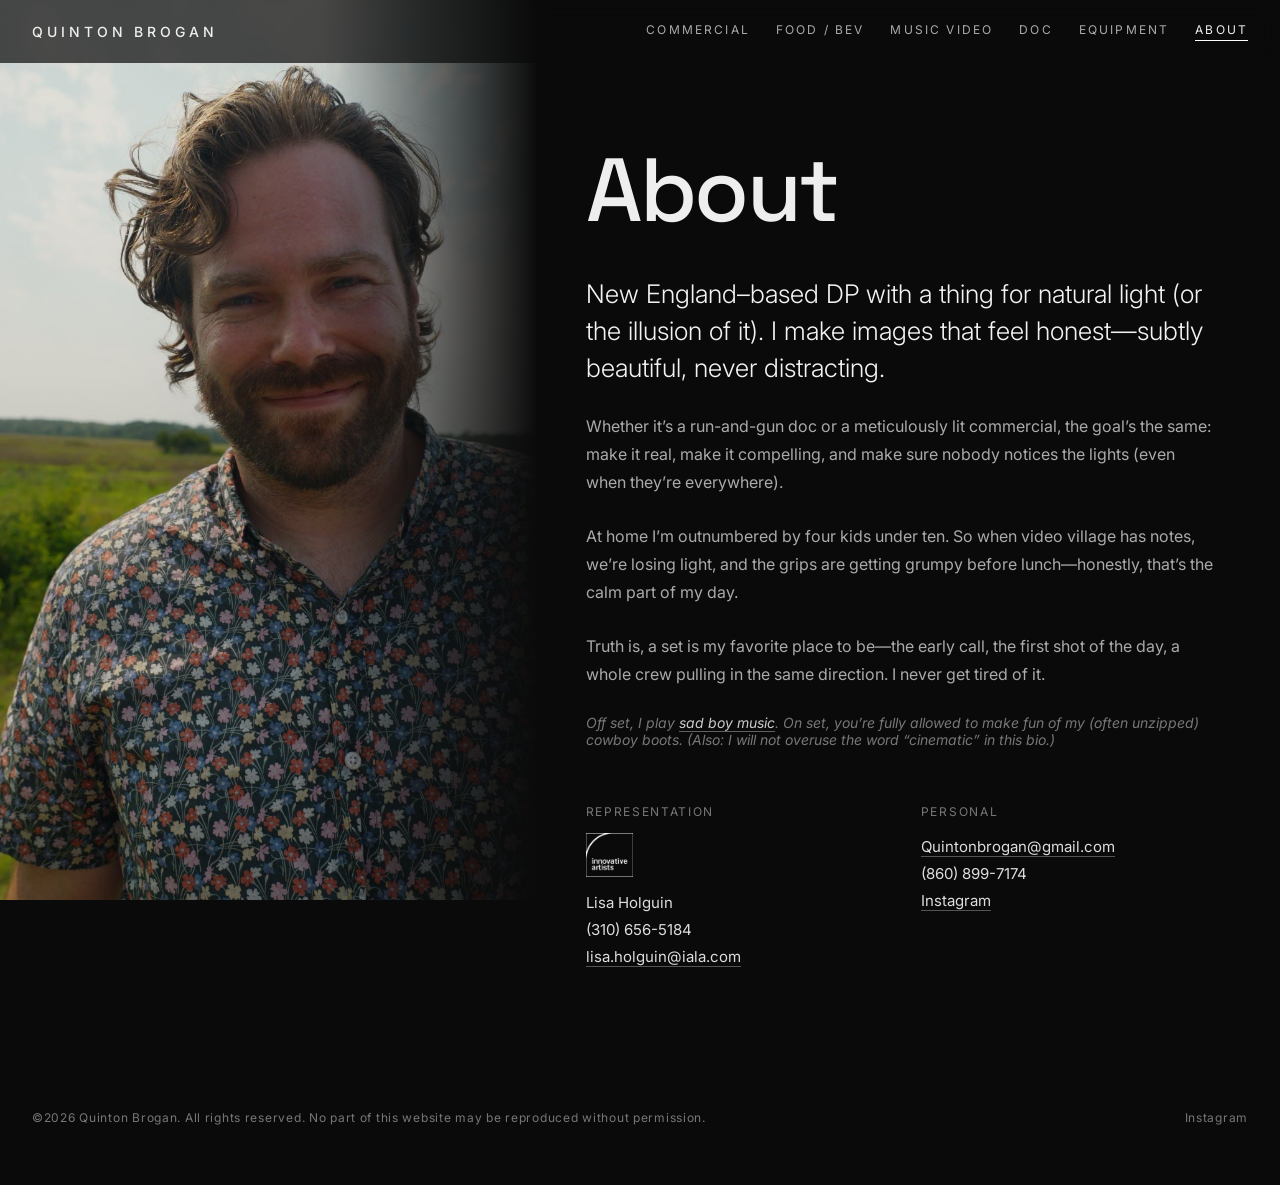
==== about.html @ dbb9c961 "About: favorite place to be line Co-Authored-By: Claude Opus 5.5 <noreply@anthropic.com>" ====
<!DOCTYPE html>
<html lang="en">
<head>
  <meta charset="UTF-8">
  <meta name="viewport" content="width=device-width, initial-scale=1.0">
  <meta name="description" content="Quinton Brogan — Director of Photography. Commercial, food & beverage, documentary, and music video cinematography. Based in New England.">
  <title>About - Quinton Brogan</title>
  <link rel="stylesheet" href="/site.css">
</head>
<body>
  <header class="hdr always"><a class="logo" href="/">Quinton Brogan</a><nav class="nav"><a href="/commercial">Commercial</a><a href="/food-bev">Food / Bev</a><a href="/music-video">Music Video</a><a href="/docu">Doc</a><a href="/equipment">Equipment</a><a href="/about" class="on">About</a></nav></header>
  <div class="about">
    <div class="photo"><img src="/quinton-portrait-2.jpg" alt="Quinton Brogan"></div>
    <div class="text">
      <h1 class="big">About</h1>
      <p class="lead">New England&ndash;based DP with a thing for natural light (or the illusion of it). I make images that feel honest&mdash;subtly beautiful, never distracting.</p>
      <p class="body">Whether it&rsquo;s a run-and-gun doc or a meticulously lit commercial, the goal&rsquo;s the same: make it real, make it compelling, and make sure nobody notices the lights (even when they&rsquo;re everywhere).</p>
      <p class="body">At home I&rsquo;m outnumbered by four kids under ten. So when video village has notes, we&rsquo;re losing light, and the grips are getting grumpy before lunch&mdash;honestly, that&rsquo;s the calm part of my day.</p>
      <p class="body">Truth is, a set is my favorite place to be&mdash;the early call, the first shot of the day, a whole crew pulling in the same direction. I never get tired of it.</p>
      <p class="aside">Off set, I play <a href="https://quintonbroganmusic.com" target="_blank" rel="noopener">sad boy music</a>. On set, you&rsquo;re fully allowed to make fun of my (often unzipped) cowboy boots. (Also: I will <em>not</em> overuse the word &ldquo;cinematic&rdquo; in this bio.)</p>
      <div class="contact">
        <div>
          <div class="kicker">Representation</div>
          <div class="agency"><img src="/innovative-artists-logo.png" alt="Innovative Artists"></div>
          <p>Lisa Holguin<br>(310) 656-5184<br><a href="mailto:lisa.holguin@iala.com">lisa.holguin@iala.com</a></p>
        </div>
        <div>
          <div class="kicker">Personal</div>
          <p><a href="mailto:Quintonbrogan@gmail.com">Quintonbrogan@gmail.com</a><br>(860) 899-7174<br><a href="https://www.instagram.com/quintonbrogan/" target="_blank" rel="noopener">Instagram</a></p>
        </div>
      </div>
    </div>
  </div>
  <footer class="ftr"><span>&copy;2026 Quinton Brogan. All rights reserved. No part of this website may be reproduced without permission.</span><a href="https://www.instagram.com/quintonbrogan/" target="_blank" rel="noopener">Instagram</a></footer>
  <script src="/data.js"></script>
  <script src="/site.js"></script>
</body>
</html>
---- site.css ----
/* Dark redesign (Oct 2026). The previous white design is saved on the old-design branch / old-design-2026-10-09 tag. */
@import url('https://fonts.googleapis.com/css2?family=Inter:wght@300;400;500&family=Space+Grotesk:wght@500;700&display=swap');

*, *::before, *::after { margin: 0; padding: 0; box-sizing: border-box; }
html { background: #0a0a0a; }
body { background: #0a0a0a; color: #eee; font-family: 'Inter', -apple-system, BlinkMacSystemFont, sans-serif; -webkit-font-smoothing: antialiased; }
a { color: inherit; text-decoration: none; }
img, video { display: block; }

/* Header */
.hdr { position: fixed; inset: 0 0 auto 0; z-index: 10; display: flex; justify-content: space-between; align-items: center; gap: 24px; padding: 22px 32px; transition: background .3s; }
.hdr.solid, .hdr.always { background: rgba(10,10,10,.7); backdrop-filter: blur(10px); -webkit-backdrop-filter: blur(10px); }
.logo { font-size: 14px; letter-spacing: .28em; text-transform: uppercase; font-weight: 500; white-space: nowrap; }
.nav { display: flex; gap: 26px; font-size: 12px; letter-spacing: .18em; text-transform: uppercase; }
.nav a { opacity: .7; transition: opacity .2s; white-space: nowrap; }
.nav a:hover, .nav a.on { opacity: 1; }
.nav a.on { border-bottom: 1px solid #fff; padding-bottom: 3px; }

/* Footer */
.ftr { position: relative; z-index: 2; padding: 60px 32px; display: flex; justify-content: space-between; gap: 20px; font-size: 12px; color: #777; letter-spacing: .06em; }
.ftr a:hover { color: #ccc; }

/* Shared headings */
.big { font-family: 'Space Grotesk', sans-serif; font-weight: 500; font-size: clamp(44px, 7vw, 110px); letter-spacing: -.03em; line-height: .9; }
.kicker { font-size: 12px; letter-spacing: .14em; text-transform: uppercase; color: #888; }

/* ---------- Home ---------- */
.hero { position: relative; height: 100vh; height: 100svh; overflow: hidden; background: #000; }
.hero video { position: absolute; inset: 0; width: 100%; height: 100%; object-fit: cover; opacity: 0; transition: opacity 1s; }
.hero video.on { opacity: .85; }
.hero::after { content: ""; position: absolute; inset: 0; background: linear-gradient(to top, rgba(0,0,0,.6), rgba(0,0,0,0) 40%); pointer-events: none; }
.hero .cap { position: absolute; left: 32px; bottom: 40px; z-index: 2; }
.hero h1 { font-weight: 300; font-size: clamp(40px, 7vw, 104px); letter-spacing: -.02em; line-height: .95; }
.hero p { margin-top: 14px; font-size: 12px; letter-spacing: .22em; text-transform: uppercase; color: #bbb; }
.hero .now { position: absolute; right: 32px; bottom: 40px; z-index: 2; font-size: 12px; letter-spacing: .12em; text-transform: uppercase; color: #ccc; text-align: right; }
.hero .now a { border-bottom: 1px solid rgba(255,255,255,.4); }

.grid { display: grid; grid-template-columns: repeat(3, 1fr); gap: 2px; padding: 2px; }
.tile { position: relative; aspect-ratio: 16/9; overflow: hidden; background: #111; }
.tile video, .tile img { width: 100%; height: 100%; object-fit: cover; transition: transform .8s ease, filter .4s; filter: brightness(.8); }
.tile:hover video, .tile:hover img { transform: scale(1.04); filter: brightness(1); }
.tile .t { position: absolute; left: 16px; bottom: 14px; right: 16px; opacity: 0; transform: translateY(6px); transition: .3s; text-shadow: 0 1px 12px rgba(0,0,0,.5); }
.tile:hover .t { opacity: 1; transform: none; }
.t b { display: block; font-weight: 500; font-size: 15px; }
.t span { font-size: 11px; letter-spacing: .16em; text-transform: uppercase; color: #ccc; }

/* ---------- Credits list (category pages) ---------- */
#bg { position: fixed; inset: 0; z-index: 0; background: #0a0a0a; }
#bg video, #bg img { position: absolute; inset: 0; width: 100%; height: 100%; object-fit: cover; opacity: 0; transition: opacity .45s; }
#bg .on { opacity: .5; }
.intro { position: relative; z-index: 2; padding: 150px 32px 40px; display: flex; justify-content: space-between; align-items: flex-end; gap: 24px; }
.intro p { white-space: nowrap; }
.credits { position: relative; z-index: 2; list-style: none; padding: 0 32px 10vh; }
.credits li a { display: grid; grid-template-columns: 56px 1fr auto; align-items: baseline; gap: 20px; padding: 14px 0; border-top: 1px solid rgba(255,255,255,.12); transition: color .2s, padding .3s; }
.credits li:last-child a { border-bottom: 1px solid rgba(255,255,255,.12); }
.credits .n { font-size: 12px; color: #666; font-variant-numeric: tabular-nums; }
.credits .c { font-family: 'Space Grotesk', sans-serif; font-size: clamp(24px, 3.4vw, 50px); font-weight: 700; letter-spacing: -.02em; line-height: 1.05; text-transform: uppercase; }
.credits .s { font-size: 13px; color: #999; text-align: right; }
.credits:hover li a { color: rgba(255,255,255,.25); }
.credits li a:hover { color: #fff; padding-left: 12px; }
.credits li a:hover .s { color: #ddd; }
.credits .thumb { display: none; }

/* ---------- Project page ---------- */
.detail { padding: 110px 32px 20px; max-width: 1400px; margin: 0 auto; }
.player { position: relative; aspect-ratio: 16/9; background: #000; }
.player iframe { position: absolute; inset: 0; width: 100%; height: 100%; border: 0; }
.dmeta { display: flex; justify-content: space-between; align-items: flex-end; gap: 24px; margin-top: 28px; }
.dmeta h1 { font-family: 'Space Grotesk', sans-serif; font-weight: 700; font-size: clamp(30px, 4.4vw, 64px); letter-spacing: -.02em; line-height: 1; text-transform: uppercase; }
.dmeta h1 small { display: block; font-family: 'Inter', sans-serif; font-weight: 300; font-size: clamp(16px, 1.6vw, 22px); letter-spacing: 0; text-transform: none; color: #aaa; margin-top: 10px; }
.dmeta a.kicker { border-bottom: 1px solid rgba(255,255,255,.3); padding-bottom: 3px; white-space: nowrap; }
.more { padding: 70px 32px 20px; max-width: 1400px; margin: 0 auto; }
.more .kicker { margin-bottom: 16px; }
.more .grid { grid-template-columns: repeat(3, 1fr); padding: 0; }

/* ---------- About ---------- */
.about { display: grid; grid-template-columns: minmax(280px, 42%) 1fr; min-height: 100vh; }
.about .photo { position: sticky; top: 0; height: 100vh; overflow: hidden; }
.about .photo img { width: 100%; height: 100%; object-fit: cover; object-position: 50% 35%; transform: scale(1.12) translateX(-5%); }
.about .photo::after { content: ""; position: absolute; inset: 0; background: linear-gradient(to right, rgba(10,10,10,0) 60%, #0a0a0a); }
.about .text { padding: 150px 64px 80px 48px; max-width: 820px; }
.about .big { margin-bottom: 44px; }
.about .lead { font-size: clamp(20px, 2vw, 27px); font-weight: 300; line-height: 1.45; color: #f2f2f2; }
.about .body { font-size: 16px; line-height: 1.75; color: #aaa; margin-top: 26px; }
.about .body strong { color: #fff; font-weight: 500; }
.about .aside { margin-top: 26px; font-size: 14px; color: #777; font-style: italic; }
.brands { display: flex; flex-wrap: wrap; gap: 10px 28px; margin-top: 44px; padding: 22px 0; border-top: 1px solid rgba(255,255,255,.12); border-bottom: 1px solid rgba(255,255,255,.12); }
.brands span { font-family: 'Space Grotesk', sans-serif; font-weight: 700; font-size: 20px; text-transform: uppercase; color: #ddd; }
.contact { display: grid; grid-template-columns: 1fr 1fr; gap: 40px; margin-top: 56px; }
.contact .kicker { margin-bottom: 14px; color: #777; }
.agency { margin-bottom: 12px; }
.agency img { height: 44px; width: auto; filter: invert(1); }
.contact p { font-size: 15px; line-height: 1.8; color: #ddd; }
.contact a { border-bottom: 1px solid rgba(255,255,255,.3); transition: border-color .2s; }
.contact a:hover { border-color: #fff; }

/* ---------- Equipment ---------- */
.band { position: relative; height: 56vh; min-height: 380px; overflow: hidden; }
.band video { position: absolute; inset: 0; width: 100%; height: 100%; object-fit: cover; opacity: .45; }
.band::after { content: ""; position: absolute; inset: 0; background: linear-gradient(to bottom, rgba(10,10,10,.2), #0a0a0a); }
.band .in { position: absolute; left: 32px; right: 32px; bottom: 28px; z-index: 2; display: flex; justify-content: space-between; align-items: flex-end; gap: 24px; }
.band .in p { text-align: right; }
.pkg { display: grid; grid-template-columns: 56px 1fr; gap: 20px; padding: 30px 32px; border-top: 1px solid rgba(255,255,255,.12); }
.pkg:last-of-type { border-bottom: 1px solid rgba(255,255,255,.12); }
.pkg .n { font-size: 12px; color: #666; padding-top: 10px; }
.pkg h2 { font-family: 'Space Grotesk', sans-serif; font-weight: 700; font-size: clamp(26px, 3.6vw, 52px); letter-spacing: -.02em; line-height: 1.02; text-transform: uppercase; }
.pkg .sub { margin-top: 8px; font-size: 14px; color: #999; }
.pkg ul { list-style: none; margin-top: 22px; display: grid; grid-template-columns: repeat(2, minmax(0, 1fr)); gap: 10px 40px; max-width: 900px; }
.pkg li { font-size: 15px; color: #ccc; display: flex; gap: 12px; }
.pkg li b { font-weight: 400; color: #666; min-width: 24px; }
.chips { display: flex; flex-wrap: wrap; gap: 10px; margin-top: 18px; }
.chips span { border: 1px solid rgba(255,255,255,.25); border-radius: 999px; padding: 7px 14px; font-size: 14px; color: #ddd; }
.cta { padding: 56px 32px; display: flex; justify-content: space-between; align-items: center; gap: 20px; }
.cta p { font-size: 20px; font-weight: 300; color: #ddd; }
.cta a { border: 1px solid #fff; border-radius: 999px; padding: 12px 22px; font-size: 13px; letter-spacing: .12em; text-transform: uppercase; white-space: nowrap; }

/* ---------- Phones ---------- */
@media (max-width: 860px) {
  .hdr { padding: 14px 16px; flex-direction: column; align-items: flex-start; gap: 10px; }
  .nav { gap: 18px; font-size: 11px; letter-spacing: .12em; overflow-x: auto; max-width: 100%; padding-bottom: 4px; scrollbar-width: none; }
  .nav::-webkit-scrollbar { display: none; }
  .ftr { padding: 40px 16px; flex-direction: column; }
  .hero .cap { left: 16px; bottom: 28px; }
  .hero .now { display: none; }
  .grid, .more .grid { grid-template-columns: 1fr; }
  .tile .t { opacity: 1; transform: none; }
  .intro, .credits { padding-left: 16px; padding-right: 16px; }
  .intro { padding-top: 140px; flex-direction: column; align-items: flex-start; }
  .credits li a { grid-template-columns: 1fr; gap: 6px; }
  .credits .s { text-align: left; }
  .credits .thumb { display: block; aspect-ratio: 16/9; width: 100%; margin-top: 8px; background: #111; }
  .credits .thumb video, .credits .thumb img { width: 100%; height: 100%; object-fit: cover; }
  .detail { padding: 120px 0 10px; }
  .dmeta { padding: 0 16px; flex-direction: column; align-items: flex-start; }
  .more { padding: 50px 16px 10px; }
  .about { grid-template-columns: 1fr; }
  .about .photo { position: relative; height: 70vh; }
  .about .photo::after { background: linear-gradient(to bottom, rgba(10,10,10,0) 55%, #0a0a0a); }
  .about .text { padding: 0 16px 60px; margin-top: -80px; position: relative; }
  .contact { grid-template-columns: 1fr; gap: 28px; }
  .band .in { left: 16px; right: 16px; flex-direction: column; align-items: flex-start; }
  .band .in p { text-align: left; }
  .pkg { grid-template-columns: 1fr; gap: 8px; padding: 26px 16px; }
  .pkg .n { padding: 0; }
  .pkg ul { grid-template-columns: 1fr; }
  .cta { padding: 40px 16px; flex-direction: column; align-items: flex-start; }
}
.about .aside a { color: #ccc; border-bottom: 1px solid rgba(255,255,255,.35); } .about .aside a:hover { color: #fff; }
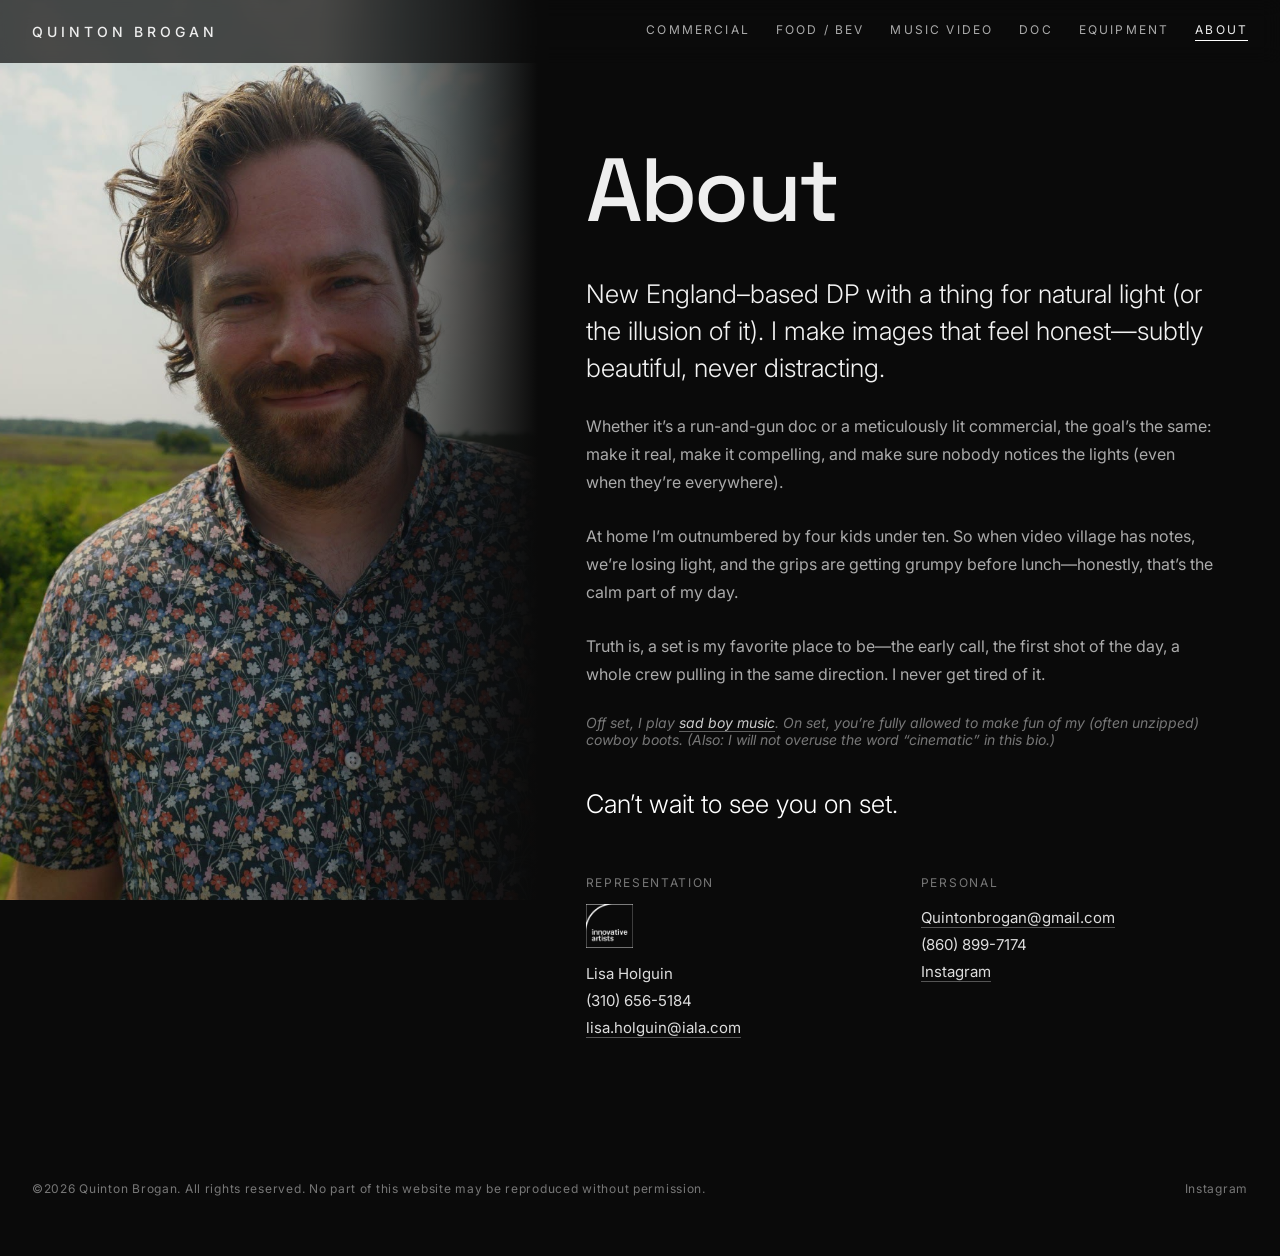
==== commit a3e4989f: "About: sign-off line Co-Authored-By: Claude Opus 5.5 <noreply@anthropic.com>" ====
--- a/about.html
+++ b/about.html
@@ -18,6 +18,7 @@
       <p class="body">At home I&rsquo;m outnumbered by four kids under ten. So when video village has notes, we&rsquo;re losing light, and the grips are getting grumpy before lunch&mdash;honestly, that&rsquo;s the calm part of my day.</p>
       <p class="body">Truth is, a set is my favorite place to be&mdash;the early call, the first shot of the day, a whole crew pulling in the same direction. I never get tired of it.</p>
       <p class="aside">Off set, I play <a href="https://quintonbroganmusic.com" target="_blank" rel="noopener">sad boy music</a>. On set, you&rsquo;re fully allowed to make fun of my (often unzipped) cowboy boots. (Also: I will <em>not</em> overuse the word &ldquo;cinematic&rdquo; in this bio.)</p>
+      <p class="signoff">Can&rsquo;t wait to see you on set.</p>
       <div class="contact">
         <div>
           <div class="kicker">Representation</div>
--- a/site.css
+++ b/site.css
@@ -146,3 +146,4 @@
   .cta { padding: 40px 16px; flex-direction: column; align-items: flex-start; }
 }
 .about .aside a { color: #ccc; border-bottom: 1px solid rgba(255,255,255,.35); } .about .aside a:hover { color: #fff; }
+.about .signoff { margin-top: 40px; font-size: clamp(20px, 2vw, 26px); font-weight: 300; color: #fff; }
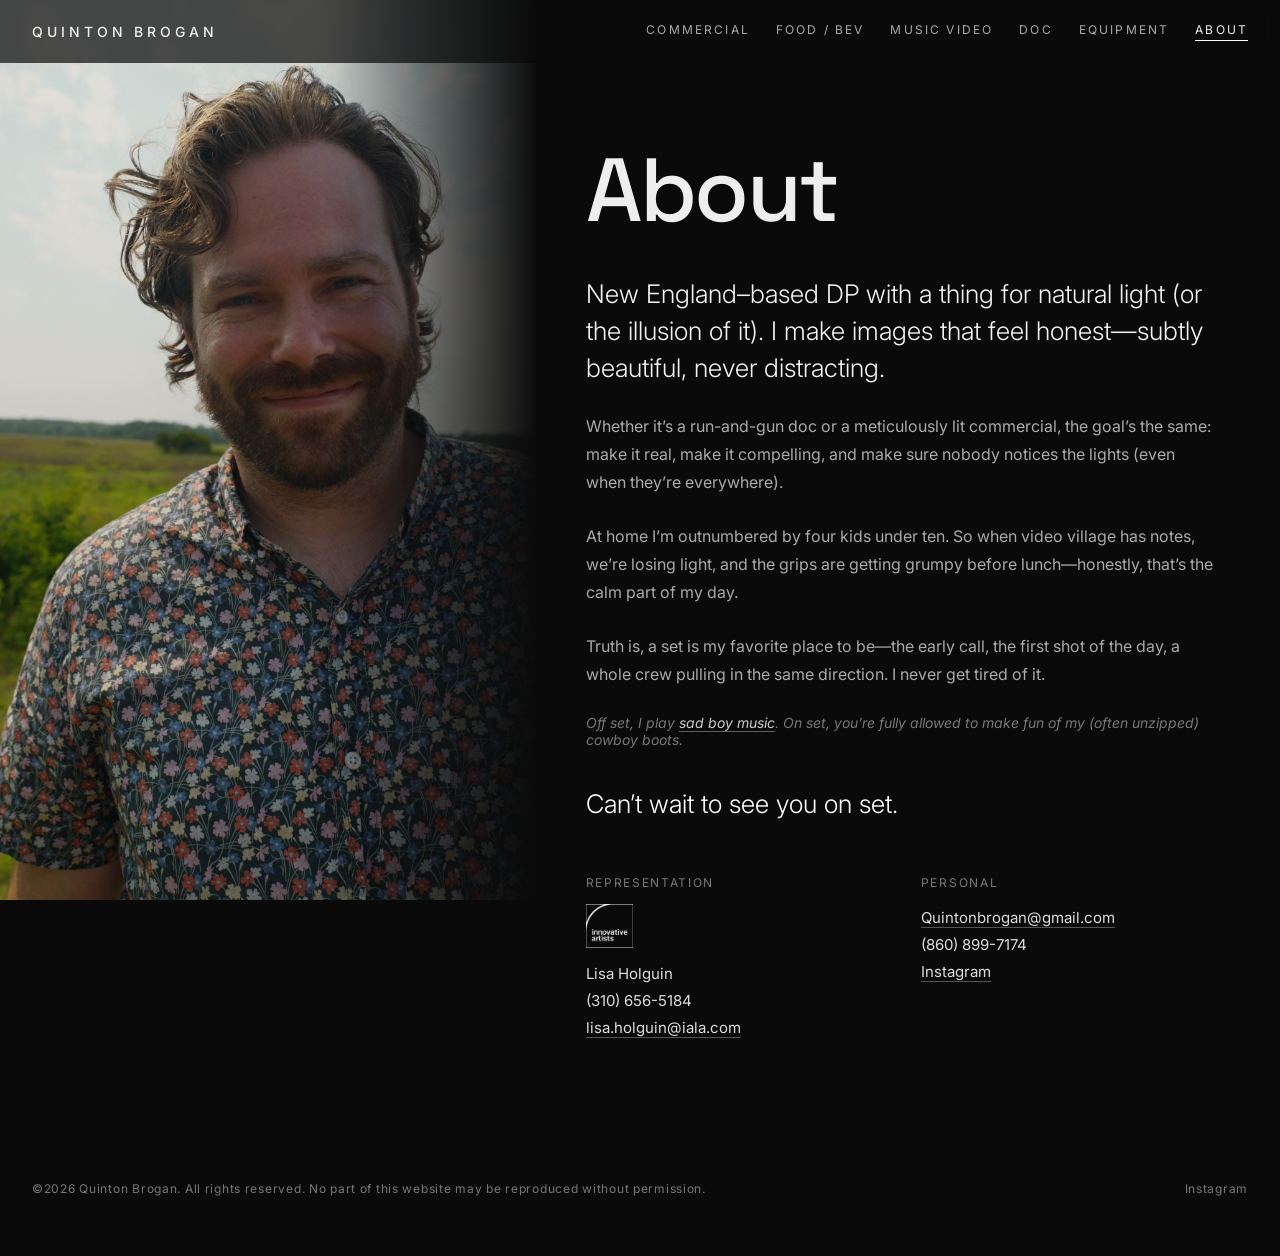
==== commit d3d7f5c1: "About: drop cinematic joke Co-Authored-By: Claude Opus 5.5 <noreply@anthropic.com>" ====
--- a/about.html
+++ b/about.html
@@ -17,7 +17,7 @@
       <p class="body">Whether it&rsquo;s a run-and-gun doc or a meticulously lit commercial, the goal&rsquo;s the same: make it real, make it compelling, and make sure nobody notices the lights (even when they&rsquo;re everywhere).</p>
       <p class="body">At home I&rsquo;m outnumbered by four kids under ten. So when video village has notes, we&rsquo;re losing light, and the grips are getting grumpy before lunch&mdash;honestly, that&rsquo;s the calm part of my day.</p>
       <p class="body">Truth is, a set is my favorite place to be&mdash;the early call, the first shot of the day, a whole crew pulling in the same direction. I never get tired of it.</p>
-      <p class="aside">Off set, I play <a href="https://quintonbroganmusic.com" target="_blank" rel="noopener">sad boy music</a>. On set, you&rsquo;re fully allowed to make fun of my (often unzipped) cowboy boots. (Also: I will <em>not</em> overuse the word &ldquo;cinematic&rdquo; in this bio.)</p>
+      <p class="aside">Off set, I play <a href="https://quintonbroganmusic.com" target="_blank" rel="noopener">sad boy music</a>. On set, you&rsquo;re fully allowed to make fun of my (often unzipped) cowboy boots.</p>
       <p class="signoff">Can&rsquo;t wait to see you on set.</p>
       <div class="contact">
         <div>
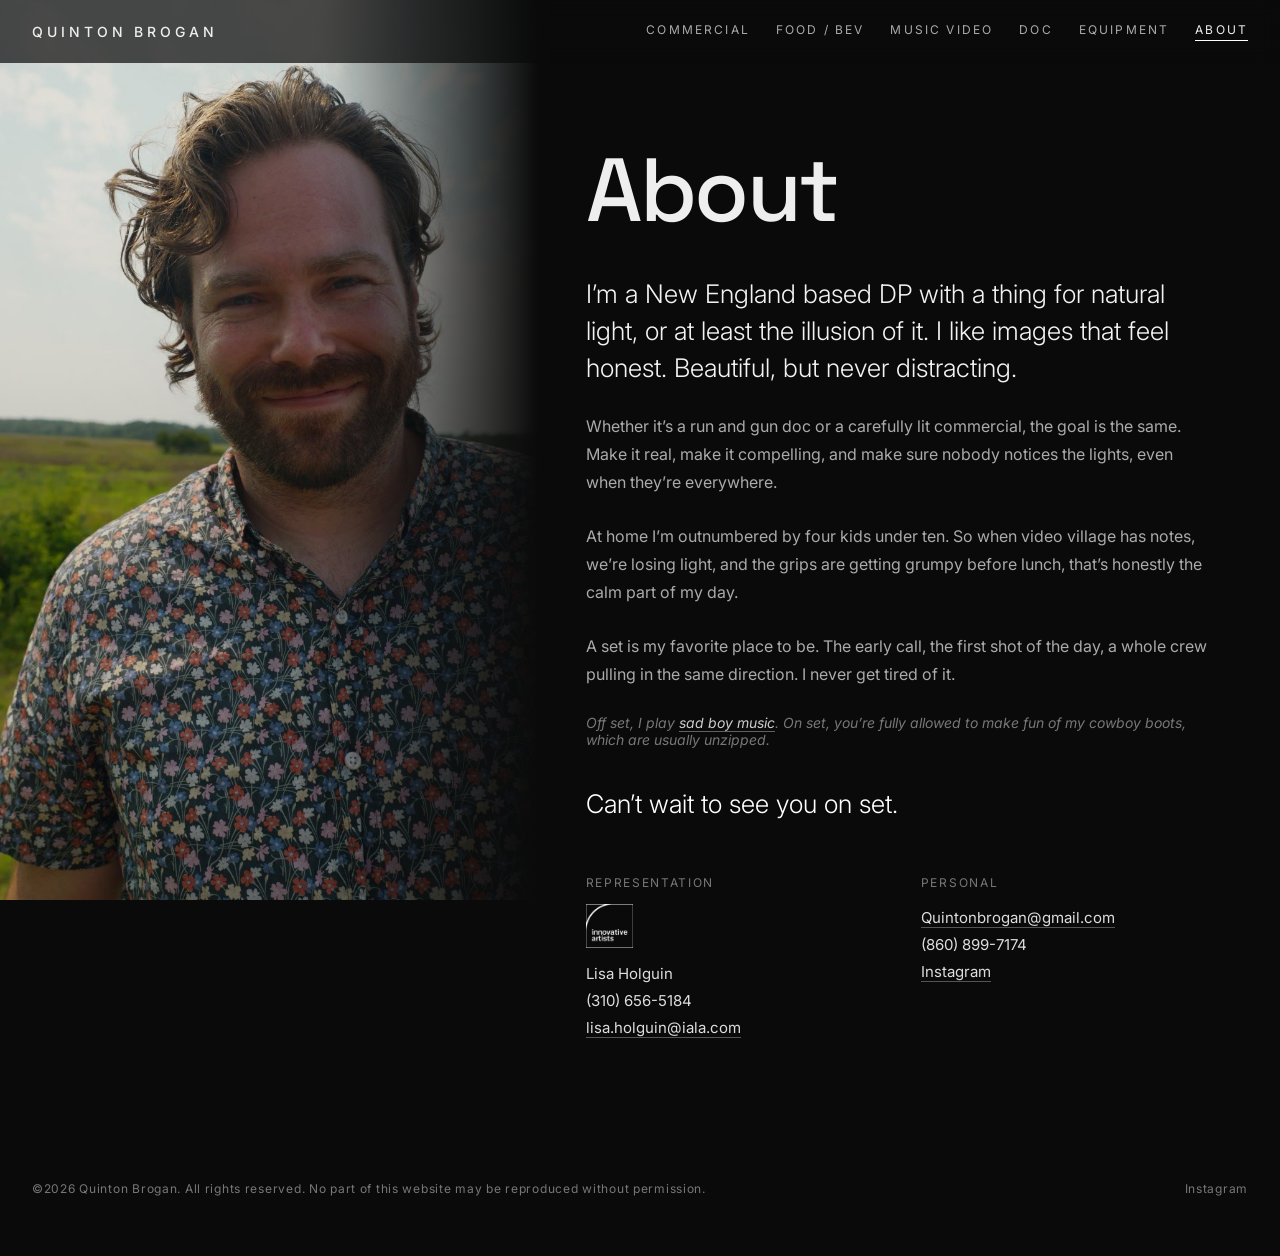
==== commit 98f0ee6d: "Phone menu + mobile spacing; bio without dashes; repeated clients show spot name; Best Buy - iPhone " ====
--- a/about.html
+++ b/about.html
@@ -3,7 +3,7 @@
 <head>
   <meta charset="UTF-8">
   <meta name="viewport" content="width=device-width, initial-scale=1.0">
-  <meta name="description" content="Quinton Brogan — Director of Photography. Commercial, food & beverage, documentary, and music video cinematography. Based in New England.">
+  <meta name="description" content="Quinton Brogan, Director of Photography. Commercial, food & beverage, documentary, and music video cinematography. Based in New England.">
   <title>About - Quinton Brogan</title>
   <link rel="stylesheet" href="/site.css">
 </head>
@@ -13,11 +13,11 @@
     <div class="photo"><img src="/quinton-portrait-2.jpg" alt="Quinton Brogan"></div>
     <div class="text">
       <h1 class="big">About</h1>
-      <p class="lead">New England&ndash;based DP with a thing for natural light (or the illusion of it). I make images that feel honest&mdash;subtly beautiful, never distracting.</p>
-      <p class="body">Whether it&rsquo;s a run-and-gun doc or a meticulously lit commercial, the goal&rsquo;s the same: make it real, make it compelling, and make sure nobody notices the lights (even when they&rsquo;re everywhere).</p>
-      <p class="body">At home I&rsquo;m outnumbered by four kids under ten. So when video village has notes, we&rsquo;re losing light, and the grips are getting grumpy before lunch&mdash;honestly, that&rsquo;s the calm part of my day.</p>
-      <p class="body">Truth is, a set is my favorite place to be&mdash;the early call, the first shot of the day, a whole crew pulling in the same direction. I never get tired of it.</p>
-      <p class="aside">Off set, I play <a href="https://quintonbroganmusic.com" target="_blank" rel="noopener">sad boy music</a>. On set, you&rsquo;re fully allowed to make fun of my (often unzipped) cowboy boots.</p>
+      <p class="lead">I&rsquo;m a New England based DP with a thing for natural light, or at least the illusion of it. I like images that feel honest. Beautiful, but never distracting.</p>
+      <p class="body">Whether it&rsquo;s a run and gun doc or a carefully lit commercial, the goal is the same. Make it real, make it compelling, and make sure nobody notices the lights, even when they&rsquo;re everywhere.</p>
+      <p class="body">At home I&rsquo;m outnumbered by four kids under ten. So when video village has notes, we&rsquo;re losing light, and the grips are getting grumpy before lunch, that&rsquo;s honestly the calm part of my day.</p>
+      <p class="body">A set is my favorite place to be. The early call, the first shot of the day, a whole crew pulling in the same direction. I never get tired of it.</p>
+      <p class="aside">Off set, I play <a href="https://quintonbroganmusic.com" target="_blank" rel="noopener">sad boy music</a>. On set, you&rsquo;re fully allowed to make fun of my cowboy boots, which are usually unzipped.</p>
       <p class="signoff">Can&rsquo;t wait to see you on set.</p>
       <div class="contact">
         <div>
--- a/site.css
+++ b/site.css
@@ -114,23 +114,46 @@
 .cta p { font-size: 20px; font-weight: 300; color: #ddd; }
 .cta a { border: 1px solid #fff; border-radius: 999px; padding: 12px 22px; font-size: 13px; letter-spacing: .12em; text-transform: uppercase; white-space: nowrap; }
 
+/* Repeated client in a list: spot name shown inline, lighter */
+.credits .c em { font-style: normal; font-weight: 500; opacity: .55; }
+
+/* Menu button (phones only) */
+.menu-btn { display: none; position: relative; z-index: 12; width: 34px; height: 34px; background: none; border: 0; cursor: pointer; }
+.menu-btn span { position: absolute; left: 6px; right: 6px; height: 1.5px; background: #fff; transition: transform .25s, top .25s; }
+.menu-btn span:first-child { top: 12px; }
+.menu-btn span:last-child { top: 21px; }
+.menu-open .menu-btn span:first-child { top: 16px; transform: rotate(45deg); }
+.menu-open .menu-btn span:last-child { top: 16px; transform: rotate(-45deg); }
+
 /* ---------- Phones ---------- */
 @media (max-width: 860px) {
-  .hdr { padding: 14px 16px; flex-direction: column; align-items: flex-start; gap: 10px; }
-  .nav { gap: 18px; font-size: 11px; letter-spacing: .12em; overflow-x: auto; max-width: 100%; padding-bottom: 4px; scrollbar-width: none; }
-  .nav::-webkit-scrollbar { display: none; }
+  .hdr { padding: 14px 16px; }
+  .logo { position: relative; z-index: 12; font-size: 13px; letter-spacing: .22em; }
+  .menu-btn { display: block; }
+  .nav { display: none; }
+  .menu-open .nav { display: flex; position: fixed; inset: 0; z-index: 11; flex-direction: column; justify-content: center; gap: 14px; padding: 0 24px; background: rgba(10,10,10,.97); font-family: 'Space Grotesk', sans-serif; font-size: 36px; font-weight: 700; letter-spacing: -.01em; }
+  .menu-open .nav a { opacity: 1; border: 0; padding: 0; }
+  .menu-open .nav a.on { color: #888; }
+  .menu-open { overflow: hidden; }
+  .menu-open .hdr { backdrop-filter: none; -webkit-backdrop-filter: none; background: transparent; }
   .ftr { padding: 40px 16px; flex-direction: column; }
   .hero .cap { left: 16px; bottom: 28px; }
   .hero .now { display: none; }
   .grid, .more .grid { grid-template-columns: 1fr; }
   .tile .t { opacity: 1; transform: none; }
   .intro, .credits { padding-left: 16px; padding-right: 16px; }
-  .intro { padding-top: 140px; flex-direction: column; align-items: flex-start; }
+  .intro { padding-top: 100px; flex-direction: column; align-items: flex-start; gap: 10px; }
   .credits li a { grid-template-columns: 1fr; gap: 6px; }
   .credits .s { text-align: left; }
   .credits .thumb { display: block; aspect-ratio: 16/9; width: 100%; margin-top: 8px; background: #111; }
   .credits .thumb video, .credits .thumb img { width: 100%; height: 100%; object-fit: cover; }
-  .detail { padding: 120px 0 10px; }
+  .detail { padding: 62px 0 10px; }
+  .dmeta { margin-top: 20px; }
+  .hero h1 { font-size: 44px; }
+  .credits li a { padding: 18px 0; }
+  .credits li a:hover { padding-left: 0; }
+  .credits:hover li a { color: inherit; }
+  .band { height: 44vh; min-height: 300px; }
   .dmeta { padding: 0 16px; flex-direction: column; align-items: flex-start; }
   .more { padding: 50px 16px 10px; }
   .about { grid-template-columns: 1fr; }
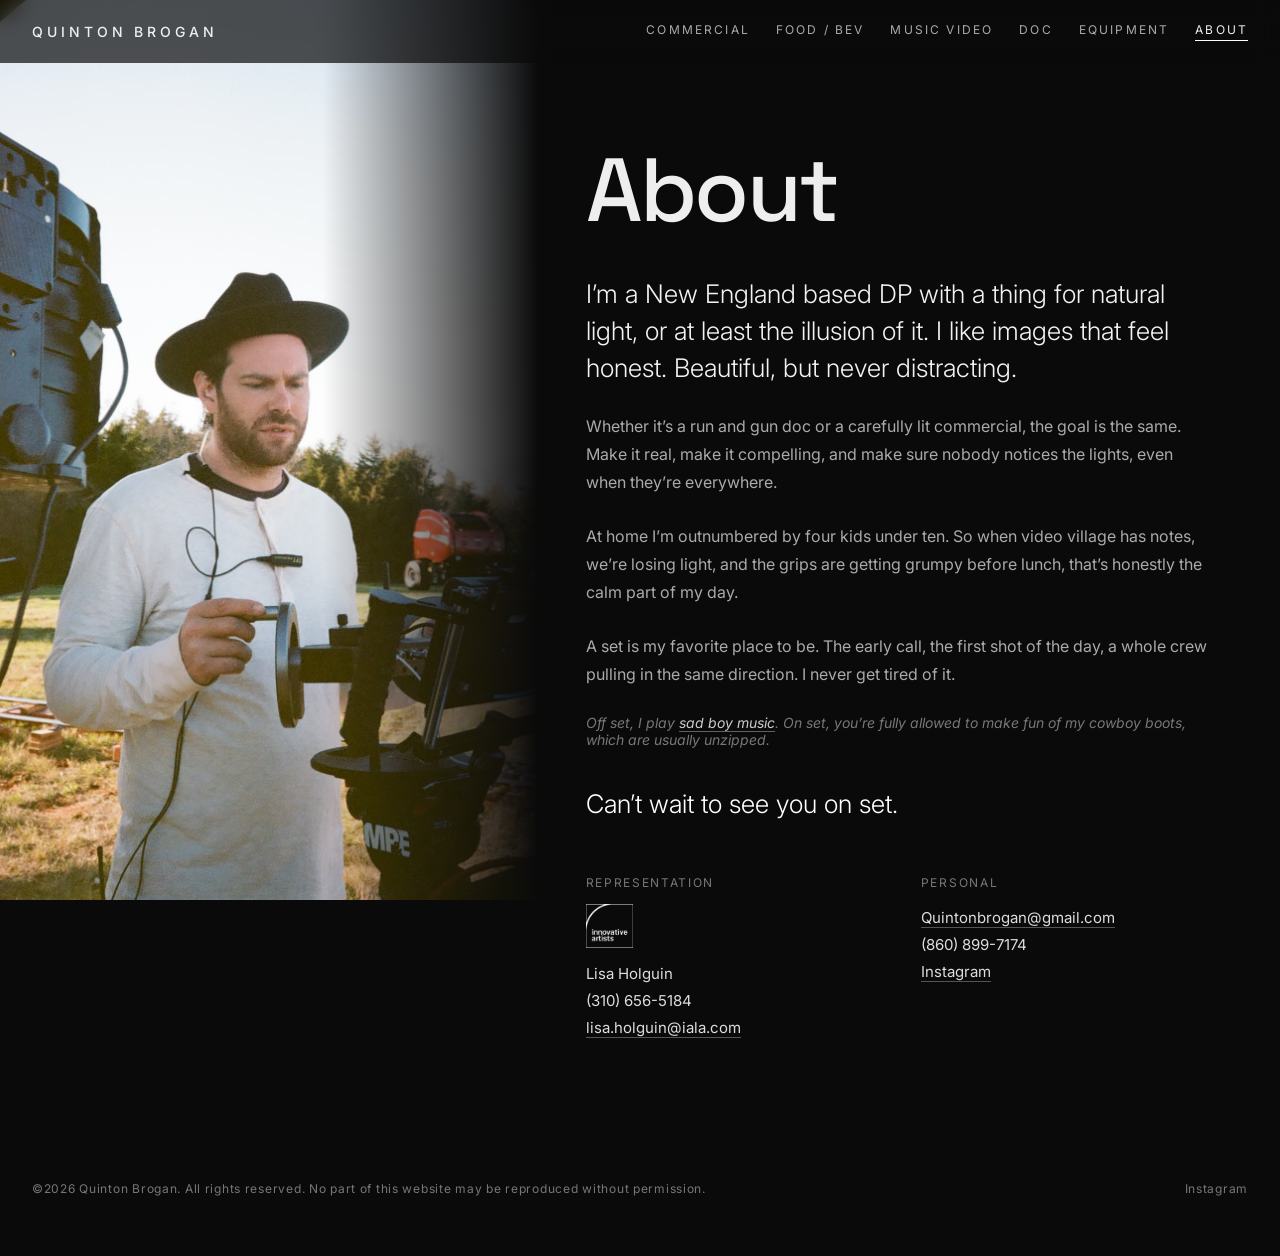
==== commit 7335f115: "About: on-set film photo Co-Authored-By: Claude Opus 5.5 <noreply@anthropic.com>" ====
--- a/about.html
+++ b/about.html
@@ -10,7 +10,7 @@
 <body>
   <header class="hdr always"><a class="logo" href="/">Quinton Brogan</a><nav class="nav"><a href="/commercial">Commercial</a><a href="/food-bev">Food / Bev</a><a href="/music-video">Music Video</a><a href="/docu">Doc</a><a href="/equipment">Equipment</a><a href="/about" class="on">About</a></nav></header>
   <div class="about">
-    <div class="photo"><img src="/quinton-portrait-2.jpg" alt="Quinton Brogan"></div>
+    <div class="photo"><img src="/quinton-portrait-3.jpg" alt="Quinton Brogan"></div>
     <div class="text">
       <h1 class="big">About</h1>
       <p class="lead">I&rsquo;m a New England based DP with a thing for natural light, or at least the illusion of it. I like images that feel honest. Beautiful, but never distracting.</p>
--- a/site.css
+++ b/site.css
@@ -76,7 +76,7 @@
 /* ---------- About ---------- */
 .about { display: grid; grid-template-columns: minmax(280px, 42%) 1fr; min-height: 100vh; }
 .about .photo { position: sticky; top: 0; height: 100vh; overflow: hidden; }
-.about .photo img { width: 100%; height: 100%; object-fit: cover; object-position: 50% 35%; transform: scale(1.12) translateX(-5%); }
+.about .photo img { width: 100%; height: 100%; object-fit: cover; object-position: 50% 30%; }
 .about .photo::after { content: ""; position: absolute; inset: 0; background: linear-gradient(to right, rgba(10,10,10,0) 60%, #0a0a0a); }
 .about .text { padding: 150px 64px 80px 48px; max-width: 820px; }
 .about .big { margin-bottom: 44px; }
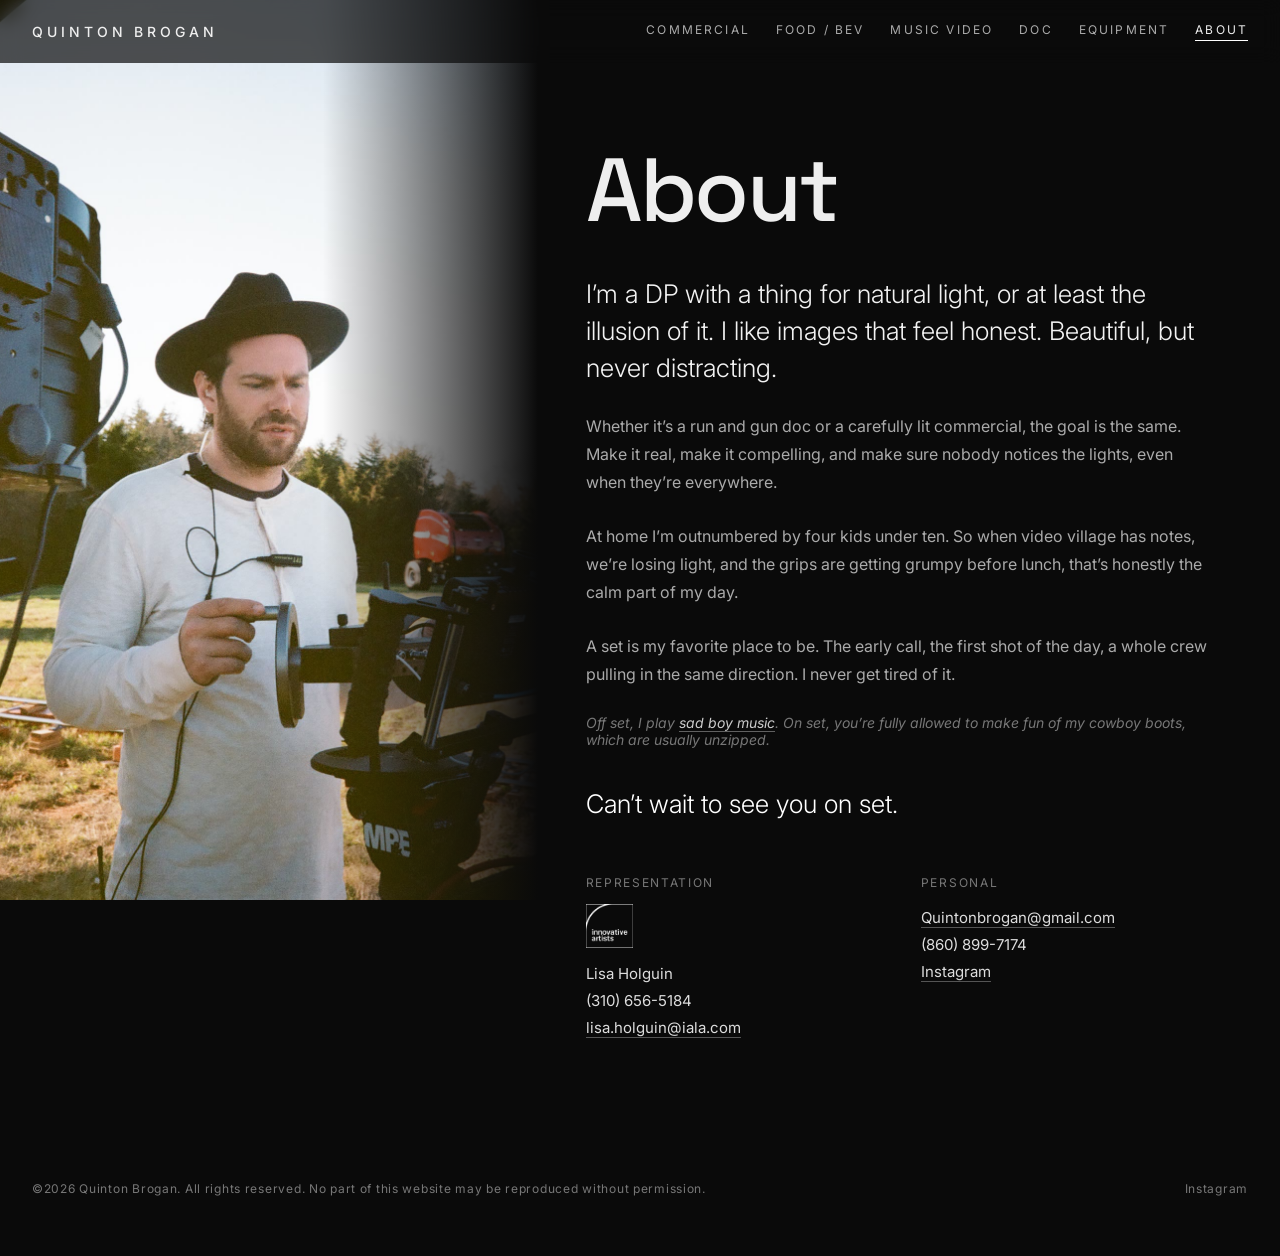
==== commit 75762b35: "Remove New England mentions Co-Authored-By: Claude Opus 5.5 <noreply@anthropic.com>" ====
--- a/about.html
+++ b/about.html
@@ -3,7 +3,7 @@
 <head>
   <meta charset="UTF-8">
   <meta name="viewport" content="width=device-width, initial-scale=1.0">
-  <meta name="description" content="Quinton Brogan, Director of Photography. Commercial, food & beverage, documentary, and music video cinematography. Based in New England.">
+  <meta name="description" content="Quinton Brogan, Director of Photography. Commercial, food & beverage, documentary, and music video cinematography.">
   <title>About - Quinton Brogan</title>
   <link rel="stylesheet" href="/site.css">
 </head>
@@ -13,7 +13,7 @@
     <div class="photo"><img src="/quinton-portrait-3.jpg" alt="Quinton Brogan"></div>
     <div class="text">
       <h1 class="big">About</h1>
-      <p class="lead">I&rsquo;m a New England based DP with a thing for natural light, or at least the illusion of it. I like images that feel honest. Beautiful, but never distracting.</p>
+      <p class="lead">I&rsquo;m a DP with a thing for natural light, or at least the illusion of it. I like images that feel honest. Beautiful, but never distracting.</p>
       <p class="body">Whether it&rsquo;s a run and gun doc or a carefully lit commercial, the goal is the same. Make it real, make it compelling, and make sure nobody notices the lights, even when they&rsquo;re everywhere.</p>
       <p class="body">At home I&rsquo;m outnumbered by four kids under ten. So when video village has notes, we&rsquo;re losing light, and the grips are getting grumpy before lunch, that&rsquo;s honestly the calm part of my day.</p>
       <p class="body">A set is my favorite place to be. The early call, the first shot of the day, a whole crew pulling in the same direction. I never get tired of it.</p>
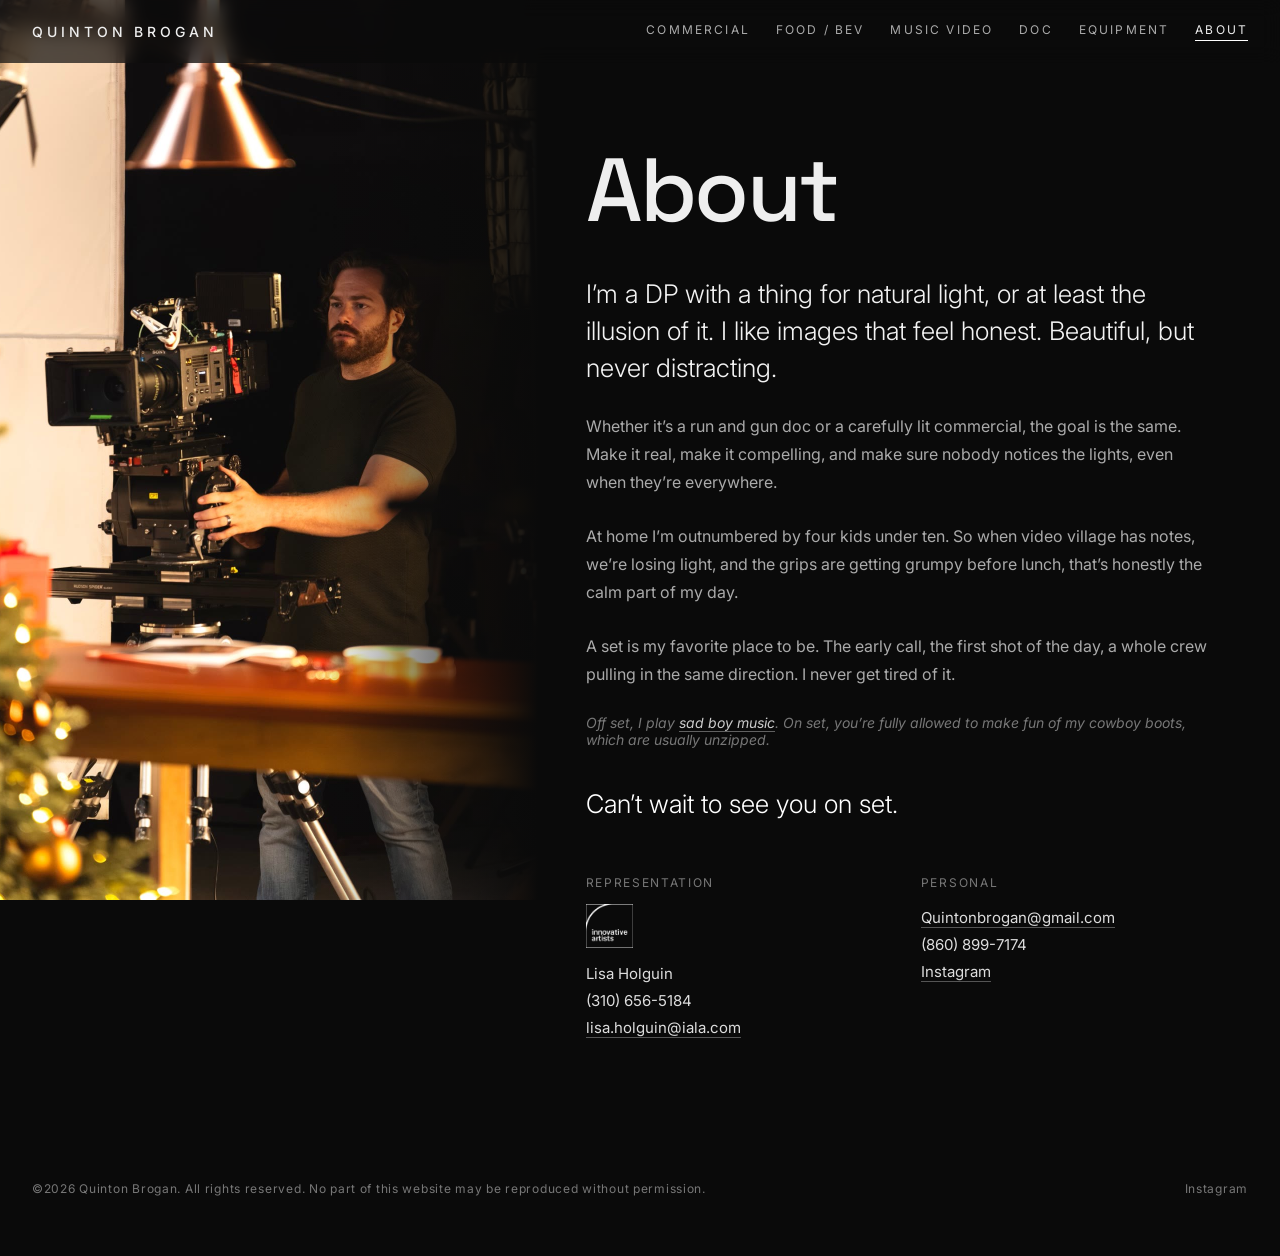
==== commit 5b74fbb0: "About: on-set Venice photo Co-Authored-By: Claude Opus 5.5 <noreply@anthropic.com>" ====
--- a/about.html
+++ b/about.html
@@ -10,7 +10,7 @@
 <body>
   <header class="hdr always"><a class="logo" href="/">Quinton Brogan</a><nav class="nav"><a href="/commercial">Commercial</a><a href="/food-bev">Food / Bev</a><a href="/music-video">Music Video</a><a href="/docu">Doc</a><a href="/equipment">Equipment</a><a href="/about" class="on">About</a></nav></header>
   <div class="about">
-    <div class="photo"><img src="/quinton-portrait-3.jpg" alt="Quinton Brogan"></div>
+    <div class="photo"><img src="/quinton-portrait-4.jpg" alt="Quinton Brogan"></div>
     <div class="text">
       <h1 class="big">About</h1>
       <p class="lead">I&rsquo;m a DP with a thing for natural light, or at least the illusion of it. I like images that feel honest. Beautiful, but never distracting.</p>
--- a/site.css
+++ b/site.css
@@ -76,7 +76,7 @@
 /* ---------- About ---------- */
 .about { display: grid; grid-template-columns: minmax(280px, 42%) 1fr; min-height: 100vh; }
 .about .photo { position: sticky; top: 0; height: 100vh; overflow: hidden; }
-.about .photo img { width: 100%; height: 100%; object-fit: cover; object-position: 50% 30%; }
+.about .photo img { width: 100%; height: 100%; object-fit: cover; object-position: 62% 30%; }
 .about .photo::after { content: ""; position: absolute; inset: 0; background: linear-gradient(to right, rgba(10,10,10,0) 60%, #0a0a0a); }
 .about .text { padding: 150px 64px 80px 48px; max-width: 820px; }
 .about .big { margin-bottom: 44px; }
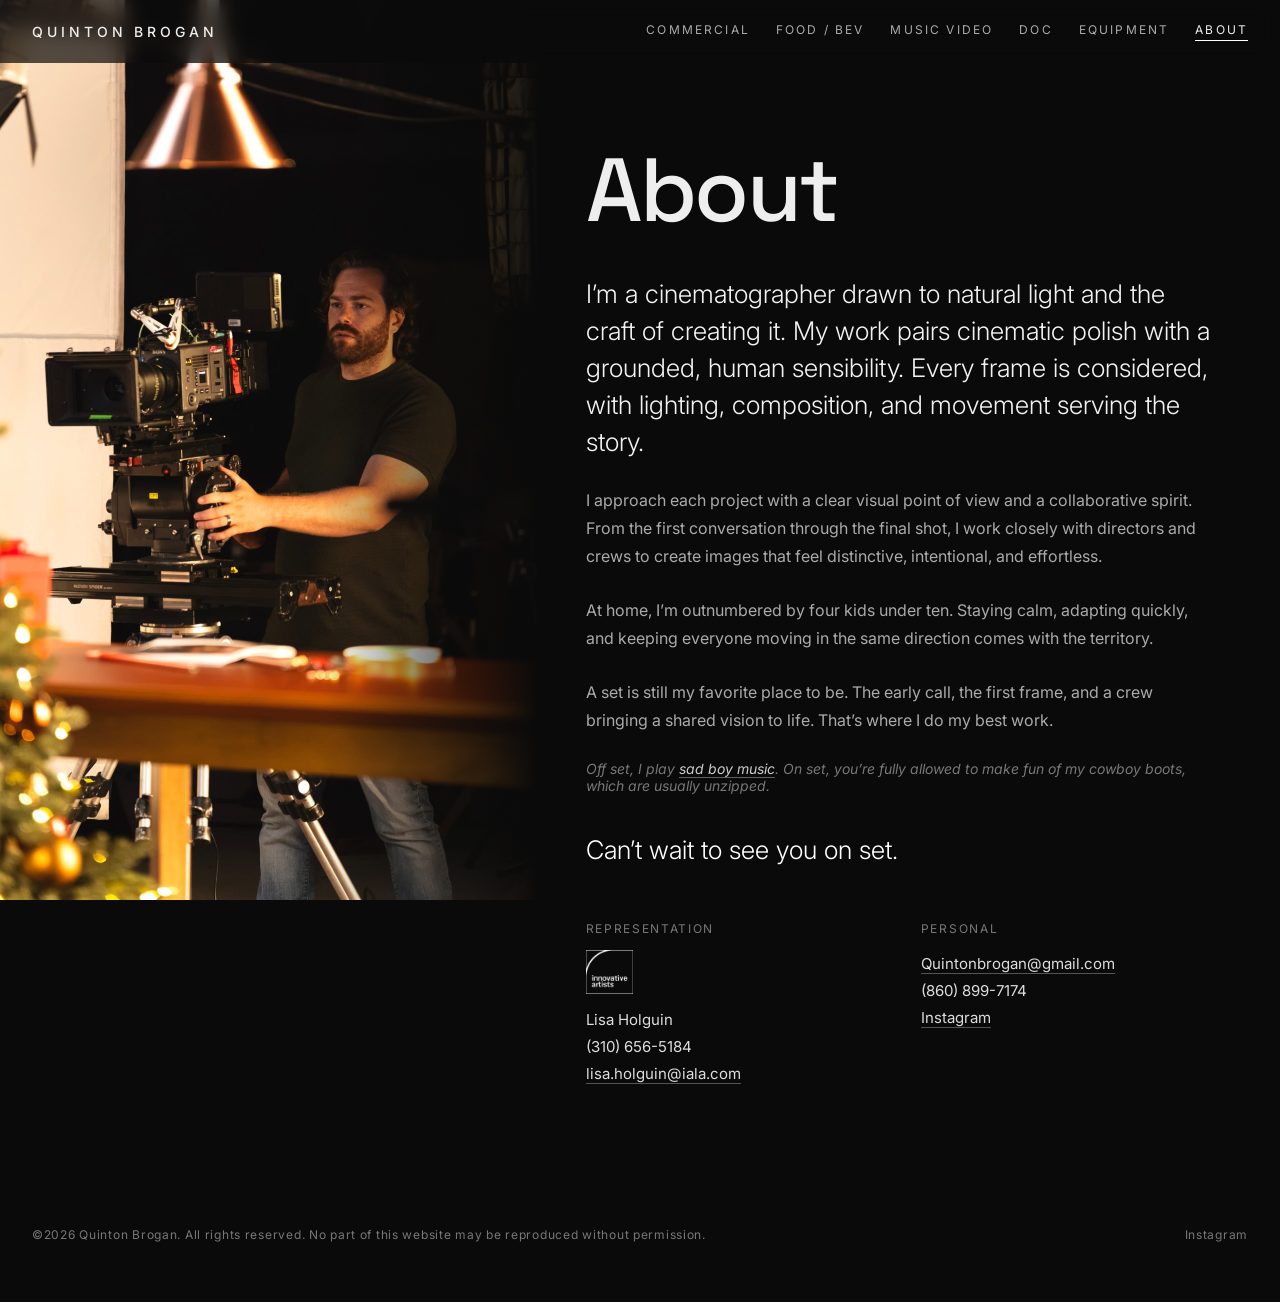
==== commit 37a94bd9: "About: new bio text from Quinton Co-Authored-By: Claude Opus 5.5 <noreply@anthropic.com>" ====
--- a/about.html
+++ b/about.html
@@ -13,10 +13,10 @@
     <div class="photo"><img src="/quinton-portrait-4.jpg" alt="Quinton Brogan"></div>
     <div class="text">
       <h1 class="big">About</h1>
-      <p class="lead">I&rsquo;m a DP with a thing for natural light, or at least the illusion of it. I like images that feel honest. Beautiful, but never distracting.</p>
-      <p class="body">Whether it&rsquo;s a run and gun doc or a carefully lit commercial, the goal is the same. Make it real, make it compelling, and make sure nobody notices the lights, even when they&rsquo;re everywhere.</p>
-      <p class="body">At home I&rsquo;m outnumbered by four kids under ten. So when video village has notes, we&rsquo;re losing light, and the grips are getting grumpy before lunch, that&rsquo;s honestly the calm part of my day.</p>
-      <p class="body">A set is my favorite place to be. The early call, the first shot of the day, a whole crew pulling in the same direction. I never get tired of it.</p>
+      <p class="lead">I&rsquo;m a cinematographer drawn to natural light and the craft of creating it. My work pairs cinematic polish with a grounded, human sensibility. Every frame is considered, with lighting, composition, and movement serving the story.</p>
+      <p class="body">I approach each project with a clear visual point of view and a collaborative spirit. From the first conversation through the final shot, I work closely with directors and crews to create images that feel distinctive, intentional, and effortless.</p>
+      <p class="body">At home, I&rsquo;m outnumbered by four kids under ten. Staying calm, adapting quickly, and keeping everyone moving in the same direction comes with the territory.</p>
+      <p class="body">A set is still my favorite place to be. The early call, the first frame, and a crew bringing a shared vision to life. That&rsquo;s where I do my best work.</p>
       <p class="aside">Off set, I play <a href="https://quintonbroganmusic.com" target="_blank" rel="noopener">sad boy music</a>. On set, you&rsquo;re fully allowed to make fun of my cowboy boots, which are usually unzipped.</p>
       <p class="signoff">Can&rsquo;t wait to see you on set.</p>
       <div class="contact">
